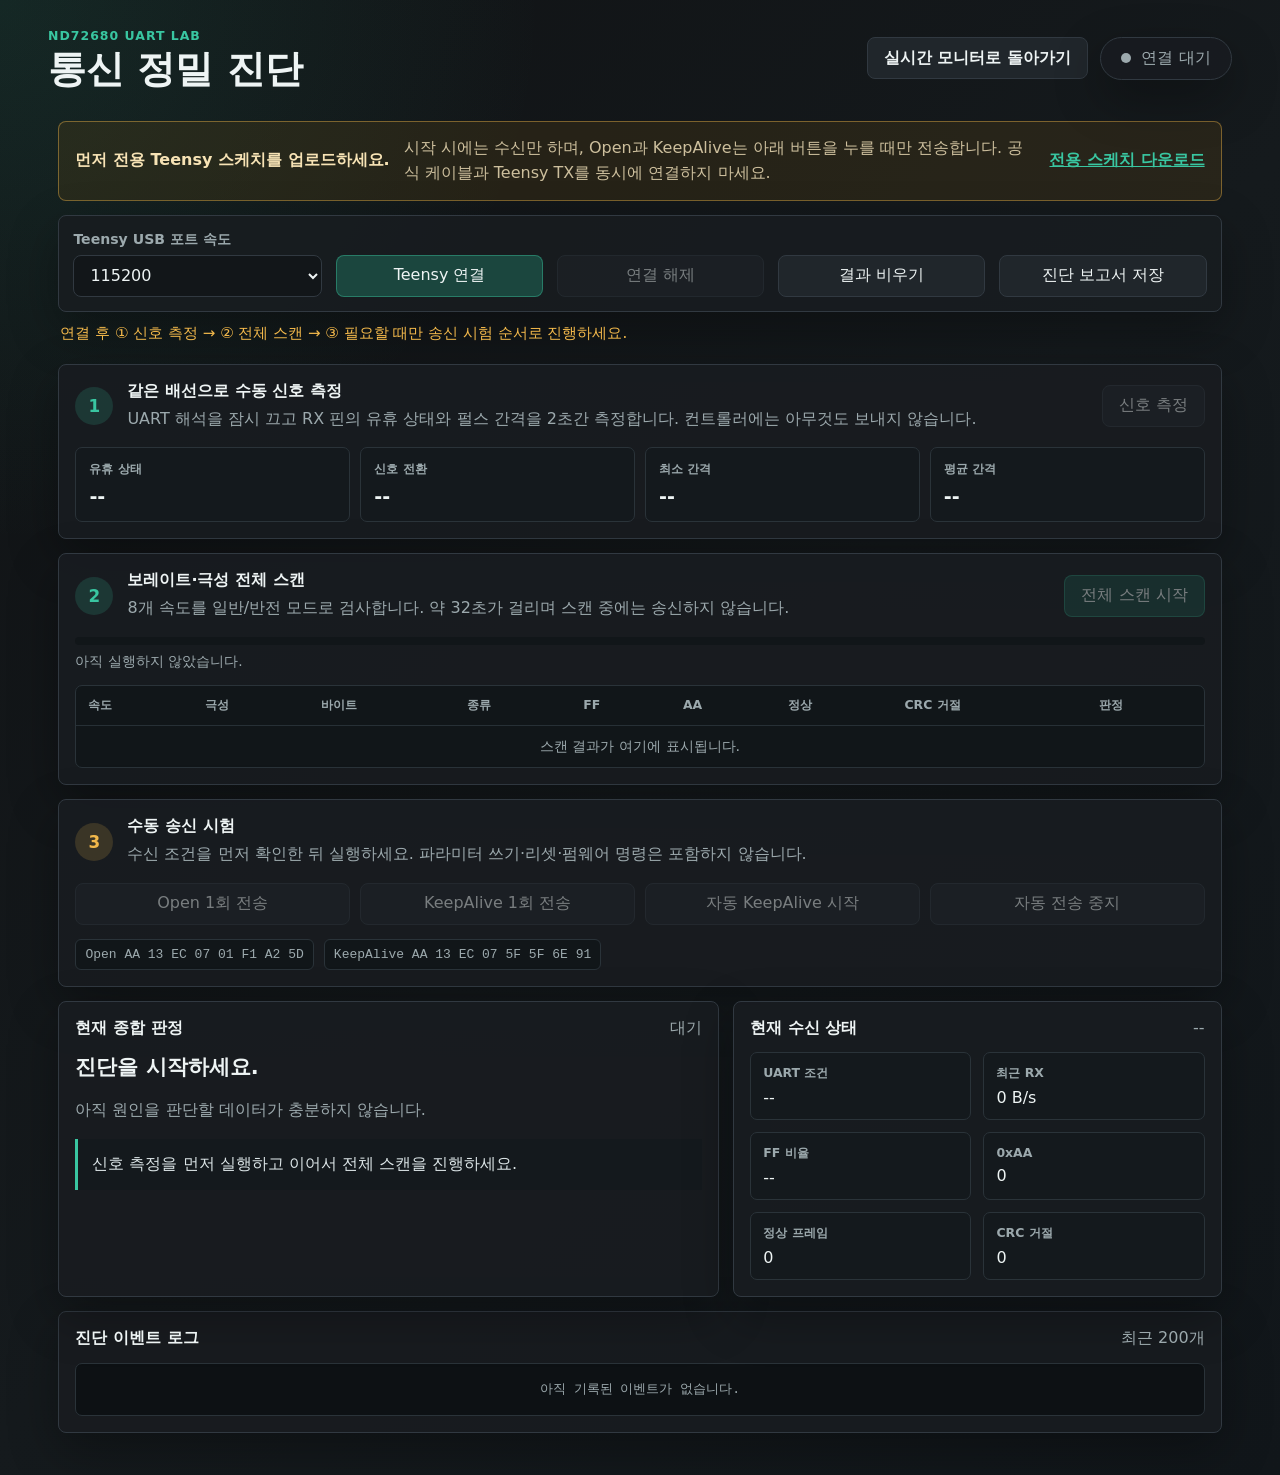
==== uart-diagnostic.html @ d672b84a "통신 정밀 진단 기능 추가" ====
<!doctype html>
<html lang="ko">
  <head>
    <meta charset="utf-8" />
    <meta name="viewport" content="width=device-width, initial-scale=1" />
    <title>FarDriver UART 정밀 진단</title>
    <link rel="stylesheet" href="styles.css" />
    <link rel="stylesheet" href="uart-diagnostic.css" />
    <script src="uart-diagnostic-logic.js" defer></script>
    <script src="uart-diagnostic.js" defer></script>
  </head>
  <body>
    <header class="topbar">
      <div>
        <p class="eyebrow">ND72680 UART LAB</p>
        <h1>통신 정밀 진단</h1>
      </div>
      <div class="header-actions">
        <a class="page-link secondary-link" href="index.html">실시간 모니터로 돌아가기</a>
        <div class="status-pill" id="connectionStatus">
          <span class="status-dot idle"></span>
          <span>연결 대기</span>
        </div>
      </div>
    </header>

    <main class="shell diagnostic-shell">
      <section class="lab-warning" aria-label="안전 안내">
        <strong>먼저 전용 Teensy 스케치를 업로드하세요.</strong>
        <span>시작 시에는 수신만 하며, Open과 KeepAlive는 아래 버튼을 누를 때만 전송합니다. 공식 케이블과 Teensy TX를 동시에 연결하지 마세요.</span>
        <a href="teensy_fardriver_uart_diagnostic/teensy_fardriver_uart_diagnostic.ino" download>전용 스케치 다운로드</a>
      </section>

      <section class="control-panel lab-controls" aria-label="진단 장치 연결">
        <div class="control-group">
          <label for="usbBaud">Teensy USB 포트 속도</label>
          <select id="usbBaud">
            <option value="115200" selected>115200</option>
          </select>
        </div>
        <button class="primary" id="connectBtn" type="button">Teensy 연결</button>
        <button id="disconnectBtn" type="button" disabled>연결 해제</button>
        <button id="clearBtn" type="button">결과 비우기</button>
        <button id="exportBtn" type="button">진단 보고서 저장</button>
      </section>

      <p class="notice" id="supportNotice">연결 후 ① 신호 측정 → ② 전체 스캔 → ③ 필요할 때만 송신 시험 순서로 진행하세요.</p>

      <section class="panel step-panel" aria-labelledby="passiveTitle">
        <div class="step-heading">
          <span class="step-number">1</span>
          <div>
            <h2 id="passiveTitle">같은 배선으로 수동 신호 측정</h2>
            <p>UART 해석을 잠시 끄고 RX 핀의 유휴 상태와 펄스 간격을 2초간 측정합니다. 컨트롤러에는 아무것도 보내지 않습니다.</p>
          </div>
          <button id="signalBtn" type="button" disabled>신호 측정</button>
        </div>
        <div class="reading-grid">
          <div><span>유휴 상태</span><strong id="idleLevel">--</strong></div>
          <div><span>신호 전환</span><strong id="edgeCount">--</strong></div>
          <div><span>최소 간격</span><strong id="minPulse">--</strong></div>
          <div><span>평균 간격</span><strong id="avgPulse">--</strong></div>
        </div>
      </section>

      <section class="panel step-panel" aria-labelledby="scanTitle">
        <div class="step-heading">
          <span class="step-number">2</span>
          <div>
            <h2 id="scanTitle">보레이트·극성 전체 스캔</h2>
            <p>8개 속도를 일반/반전 모드로 검사합니다. 약 32초가 걸리며 스캔 중에는 송신하지 않습니다.</p>
          </div>
          <button class="primary" id="scanBtn" type="button" disabled>전체 스캔 시작</button>
        </div>
        <div class="scan-progress" aria-live="polite">
          <div><span id="scanProgressBar"></span></div>
          <p id="scanProgressText">아직 실행하지 않았습니다.</p>
        </div>
        <div class="table-wrap">
          <table class="scan-table">
            <thead>
              <tr>
                <th>속도</th>
                <th>극성</th>
                <th>바이트</th>
                <th>종류</th>
                <th>FF</th>
                <th>AA</th>
                <th>정상</th>
                <th>CRC 거절</th>
                <th>판정</th>
              </tr>
            </thead>
            <tbody id="scanTableBody">
              <tr><td colspan="9" class="empty">스캔 결과가 여기에 표시됩니다.</td></tr>
            </tbody>
          </table>
        </div>
      </section>

      <section class="panel step-panel" aria-labelledby="activeTitle">
        <div class="step-heading active-heading">
          <span class="step-number caution">3</span>
          <div>
            <h2 id="activeTitle">수동 송신 시험</h2>
            <p>수신 조건을 먼저 확인한 뒤 실행하세요. 파라미터 쓰기·리셋·펌웨어 명령은 포함하지 않습니다.</p>
          </div>
        </div>
        <div class="active-controls">
          <button id="openBtn" type="button" disabled>Open 1회 전송</button>
          <button id="keepAliveBtn" type="button" disabled>KeepAlive 1회 전송</button>
          <button id="autoKeepAliveBtn" type="button" disabled>자동 KeepAlive 시작</button>
          <button id="stopKeepAliveBtn" type="button" disabled>자동 전송 중지</button>
        </div>
        <p class="packet-note"><code>Open AA 13 EC 07 01 F1 A2 5D</code><code>KeepAlive AA 13 EC 07 5F 5F 6E 91</code></p>
      </section>

      <section class="diagnosis-layout">
        <article class="panel result-panel">
          <div class="section-title">
            <h2>현재 종합 판정</h2>
            <span id="resultLevel">대기</span>
          </div>
          <strong id="resultTitle">진단을 시작하세요.</strong>
          <p id="resultDetail">먼저 Teensy를 연결하고 수동 신호 측정을 실행하세요.</p>
          <div class="recommendation" id="recommendation">다음 조치가 여기에 표시됩니다.</div>
        </article>

        <article class="panel">
          <div class="section-title">
            <h2>현재 수신 상태</h2>
            <span id="currentMode">--</span>
          </div>
          <dl class="stats live-stats">
            <div><dt>UART 조건</dt><dd id="currentUart">--</dd></div>
            <div><dt>최근 RX</dt><dd id="rxRecent">0 B/s</dd></div>
            <div><dt>FF 비율</dt><dd id="ffRatio">--</dd></div>
            <div><dt>0xAA</dt><dd id="aaCount">0</dd></div>
            <div><dt>정상 프레임</dt><dd id="validFrames">0</dd></div>
            <div><dt>CRC 거절</dt><dd id="crcRejects">0</dd></div>
          </dl>
        </article>
      </section>

      <section class="panel raw-panel">
        <div class="section-title">
          <h2>진단 이벤트 로그</h2>
          <span>최근 200개</span>
        </div>
        <div class="event-log" id="eventLog" role="log" aria-live="polite">
          <p class="empty">아직 기록된 이벤트가 없습니다.</p>
        </div>
      </section>
    </main>
  </body>
</html>
---- styles.css ----
:root {
  color-scheme: dark;
  --bg: #101214;
  --panel: #181c20;
  --panel-2: #20262b;
  --line: #313941;
  --text: #eef4f4;
  --muted: #9ca9ad;
  --accent: #39c6a1;
  --accent-2: #f2b84b;
  --danger: #ff6b6b;
  --ok: #39c6a1;
  --shadow: 0 18px 50px rgba(0, 0, 0, 0.32);
  font-family:
    Inter, ui-sans-serif, system-ui, -apple-system, BlinkMacSystemFont, "Segoe UI",
    sans-serif;
}

* {
  box-sizing: border-box;
}

body {
  margin: 0;
  min-height: 100vh;
  background:
    radial-gradient(circle at top left, rgba(57, 198, 161, 0.12), transparent 34rem),
    linear-gradient(135deg, #101214 0%, #151a1d 52%, #11161a 100%);
  color: var(--text);
}

button,
select,
.page-link {
  font: inherit;
}

.header-actions {
  display: flex;
  align-items: center;
  gap: 12px;
}

.page-link {
  display: inline-flex;
  min-height: 42px;
  align-items: center;
  justify-content: center;
  border: 1px solid rgba(57, 198, 161, 0.42);
  border-radius: 8px;
  background: #1b463e;
  color: var(--text);
  padding: 0 16px;
  font-weight: 800;
  text-decoration: none;
  transition: transform 140ms ease, border-color 140ms ease, background 140ms ease;
}

.page-link:hover {
  transform: translateY(-1px);
  border-color: var(--accent);
  background: #205248;
}

button {
  min-height: 42px;
  border: 1px solid var(--line);
  border-radius: 8px;
  background: #20262b;
  color: var(--text);
  padding: 0 16px;
  cursor: pointer;
  transition:
    transform 140ms ease,
    border-color 140ms ease,
    background 140ms ease;
}

button:hover:not(:disabled) {
  transform: translateY(-1px);
  border-color: #4a5962;
  background: #262e35;
}

button:disabled {
  cursor: not-allowed;
  opacity: 0.45;
}

button.primary {
  border-color: rgba(57, 198, 161, 0.42);
  background: #1b463e;
}

select {
  min-height: 42px;
  border: 1px solid var(--line);
  border-radius: 8px;
  background: #121619;
  color: var(--text);
  padding: 0 36px 0 12px;
}

.topbar {
  display: flex;
  align-items: center;
  justify-content: space-between;
  gap: 24px;
  padding: 28px clamp(18px, 4vw, 48px) 14px;
}

.eyebrow {
  margin: 0 0 6px;
  color: var(--accent);
  font-size: 0.78rem;
  font-weight: 800;
  letter-spacing: 0.08em;
  text-transform: uppercase;
}

h1,
h2 {
  margin: 0;
  letter-spacing: 0;
}

h1 {
  font-size: clamp(1.7rem, 3vw, 2.75rem);
  line-height: 1.04;
}

h2 {
  font-size: 1rem;
  line-height: 1.25;
}

.status-pill {
  display: inline-flex;
  align-items: center;
  gap: 10px;
  min-width: 132px;
  justify-content: center;
  border: 1px solid var(--line);
  border-radius: 999px;
  background: rgba(24, 28, 32, 0.82);
  padding: 10px 14px;
  color: var(--muted);
  box-shadow: var(--shadow);
}

.status-dot {
  width: 10px;
  height: 10px;
  border-radius: 999px;
  background: var(--muted);
}

.status-dot.live {
  background: var(--ok);
  box-shadow: 0 0 0 6px rgba(57, 198, 161, 0.12);
}

.status-dot.error {
  background: var(--danger);
  box-shadow: 0 0 0 6px rgba(255, 107, 107, 0.12);
}

.shell {
  width: min(1440px, 100%);
  margin: 0 auto;
  padding: 18px clamp(14px, 3vw, 48px) 42px;
}

.control-panel,
.metric-grid,
.inspector,
.data-area {
  display: grid;
  gap: 14px;
}

.control-panel {
  grid-template-columns: repeat(4, minmax(0, 1fr));
  align-items: end;
  border: 1px solid var(--line);
  border-radius: 8px;
  background: rgba(24, 28, 32, 0.9);
  padding: 14px;
  box-shadow: var(--shadow);
}

.control-group {
  display: grid;
  gap: 6px;
}

.control-group label {
  color: var(--muted);
  font-size: 0.88rem;
  font-weight: 700;
}

.export-group {
  display: flex;
  gap: 10px;
  justify-content: flex-end;
}

.notice {
  min-height: 24px;
  margin: 12px 2px 16px;
  color: var(--accent-2);
  font-size: 0.94rem;
}

.diagnostic-panel { margin-bottom: 18px; }
.diagnostic-grid { display: grid; grid-template-columns: repeat(3, minmax(0, 1fr)); gap: 12px; }
.diagnostic-card { padding: 16px; border: 1px solid var(--line); border-radius: 8px; background: #14191d; }
.diagnostic-card > span { color: var(--muted); font-size: .82rem; }
.diagnostic-card strong { display: block; margin: 10px 0; font-size: 1.15rem; }
.diagnostic-card p { margin: 0; color: var(--muted); line-height: 1.6; }
.diagnostic-card[data-level="ok"] { border-color: #287c68; }
.diagnostic-card[data-level="ok"] strong { color: var(--ok); }
.diagnostic-card[data-level="warn"] strong { color: var(--accent-2); }
.diagnostic-card[data-level="error"] strong { color: var(--danger); }
.next-check { background: #20262b; padding: 14px; border-radius: 6px; line-height: 1.7; }
.diagnostic-note, .setup-guide { color: var(--muted); font-size: .9rem; line-height: 1.7; }
.diagnostic-actions { display: flex; align-items: center; gap: 18px; flex-wrap: wrap; }
.diagnostic-actions a { color: var(--accent); }
.setup-guide { margin-top: 16px; border-top: 1px solid var(--line); padding-top: 12px; }
.setup-guide summary { cursor: pointer; color: var(--text); }
.setup-guide li { margin-bottom: 8px; }

.metric-grid {
  grid-template-columns: repeat(5, minmax(150px, 1fr));
  margin-bottom: 14px;
}

.metric,
.panel,
.graph-panel {
  border: 1px solid var(--line);
  border-radius: 8px;
  background: rgba(24, 28, 32, 0.92);
  box-shadow: var(--shadow);
}

.metric {
  display: grid;
  gap: 8px;
  min-height: 130px;
  padding: 18px;
}

.metric span,
.metric small,
.section-title span,
.stats dt {
  color: var(--muted);
}

.metric span {
  font-size: 0.9rem;
  font-weight: 800;
}

.metric strong {
  font-size: clamp(1.7rem, 3vw, 2.55rem);
  line-height: 1;
  white-space: nowrap;
}

.metric small {
  font-size: 0.8rem;
}

.inspector {
  grid-template-columns: repeat(2, minmax(0, 1fr));
  margin-bottom: 14px;
}

.graph-panel {
  min-width: 0;
  padding: 16px;
}

.section-title {
  display: flex;
  align-items: center;
  justify-content: space-between;
  gap: 14px;
  margin-bottom: 14px;
}

canvas {
  display: block;
  width: 100%;
  height: 260px;
  border-radius: 6px;
  background: #111619;
}

.data-area {
  grid-template-columns: 0.9fr 1.1fr;
  margin-bottom: 14px;
}

.panel {
  min-width: 0;
  padding: 16px;
}

.stats {
  display: grid;
  grid-template-columns: repeat(3, minmax(0, 1fr));
  gap: 12px;
  margin: 0;
}

.stats div {
  border: 1px solid #2a3339;
  border-radius: 7px;
  background: #14191d;
  padding: 12px;
}

.stats dt {
  margin-bottom: 6px;
  font-size: 0.78rem;
  font-weight: 800;
}

.stats dd {
  margin: 0;
  font-size: 1rem;
  overflow-wrap: anywhere;
}

.table-wrap {
  overflow: auto;
  border: 1px solid #2a3339;
  border-radius: 7px;
  background: #111619;
}

table {
  width: 100%;
  min-width: 760px;
  border-collapse: collapse;
}

.compact table {
  min-width: 620px;
}

th,
td {
  border-bottom: 1px solid #273036;
  padding: 11px 12px;
  text-align: left;
  vertical-align: top;
  font-size: 0.9rem;
}

th {
  color: var(--muted);
  font-size: 0.78rem;
  font-weight: 900;
  text-transform: uppercase;
}

td {
  color: #dce5e7;
}

td.hex {
  font-family: "Cascadia Mono", "SFMono-Regular", Consolas, monospace;
  font-size: 0.84rem;
  line-height: 1.45;
  overflow-wrap: anywhere;
}

tr:last-child td {
  border-bottom: 0;
}

.empty {
  color: var(--muted);
  text-align: center;
}

@media (max-width: 1120px) {
  .control-panel {
    grid-template-columns: repeat(3, minmax(0, 1fr));
  }

  .export-group {
    grid-column: 1 / -1;
    justify-content: stretch;
  }

  .export-group button {
    flex: 1;
  }

  .metric-grid {
    grid-template-columns: repeat(3, minmax(0, 1fr));
  }

  .inspector,
  .data-area {
    grid-template-columns: 1fr;
  }
}

@media (max-width: 680px) {
  .topbar {
    align-items: flex-start;
    flex-direction: column;
  }

  .header-actions {
    width: 100%;
    align-items: stretch;
    flex-direction: column;
  }

  .status-pill {
    width: 100%;
  }

  .control-panel,
  .diagnostic-grid,
  .metric-grid,
  .stats {
    grid-template-columns: 1fr;
  }

  .export-group {
    flex-direction: column;
  }

  .metric {
    min-height: 112px;
  }

  canvas {
    height: 220px;
  }
}
---- uart-diagnostic.css ----
.diagnostic-shell {
  max-width: 1240px;
}

.secondary-link {
  border-color: var(--line);
  background: #20262b;
}

.lab-warning {
  display: grid;
  grid-template-columns: auto 1fr auto;
  align-items: center;
  gap: 14px;
  margin-bottom: 14px;
  border: 1px solid rgba(242, 184, 75, 0.42);
  border-radius: 8px;
  background: rgba(83, 63, 24, 0.32);
  padding: 14px 16px;
  color: #f7e3b5;
}

.lab-warning span {
  color: #cdbf9d;
  line-height: 1.55;
}

.lab-warning a {
  color: var(--accent);
  font-weight: 800;
}

.lab-controls {
  grid-template-columns: 1.2fr repeat(4, minmax(130px, 1fr));
}

.step-panel {
  margin-bottom: 14px;
}

.step-heading {
  display: grid;
  grid-template-columns: auto 1fr auto;
  align-items: center;
  gap: 14px;
  margin-bottom: 16px;
}

.step-heading p {
  margin: 6px 0 0;
  color: var(--muted);
  line-height: 1.55;
}

.step-number {
  display: grid;
  width: 38px;
  height: 38px;
  place-items: center;
  border-radius: 999px;
  background: rgba(57, 198, 161, 0.16);
  color: var(--accent);
  font-size: 1.05rem;
  font-weight: 900;
}

.step-number.caution {
  background: rgba(242, 184, 75, 0.16);
  color: var(--accent-2);
}

.reading-grid {
  display: grid;
  grid-template-columns: repeat(4, minmax(0, 1fr));
  gap: 10px;
}

.reading-grid div {
  display: grid;
  gap: 7px;
  border: 1px solid #2a3339;
  border-radius: 7px;
  background: #14191d;
  padding: 13px;
}

.reading-grid span {
  color: var(--muted);
  font-size: 0.78rem;
  font-weight: 800;
}

.reading-grid strong {
  font-size: 1.2rem;
}

.scan-progress {
  margin-bottom: 14px;
}

.scan-progress > div {
  height: 8px;
  overflow: hidden;
  border-radius: 999px;
  background: #111619;
}

.scan-progress span {
  display: block;
  width: 0;
  height: 100%;
  border-radius: inherit;
  background: var(--accent);
  transition: width 180ms ease;
}

.scan-progress p {
  margin: 8px 0 0;
  color: var(--muted);
  font-size: 0.86rem;
}

.scan-table {
  min-width: 900px;
}

.scan-table tr.best td {
  background: rgba(57, 198, 161, 0.08);
  color: #dffaf3;
}

.scan-table tr.suspect td {
  background: rgba(242, 184, 75, 0.06);
}

.active-heading {
  grid-template-columns: auto 1fr;
}

.active-controls {
  display: grid;
  grid-template-columns: repeat(4, minmax(0, 1fr));
  gap: 10px;
}

.packet-note {
  display: flex;
  gap: 10px;
  flex-wrap: wrap;
  margin: 14px 0 0;
  color: var(--muted);
}

.packet-note code {
  border: 1px solid #2a3339;
  border-radius: 6px;
  background: #111619;
  padding: 7px 9px;
}

.diagnosis-layout {
  display: grid;
  grid-template-columns: 1.15fr 0.85fr;
  gap: 14px;
  margin-bottom: 14px;
}

.result-panel > strong {
  display: block;
  margin-bottom: 8px;
  font-size: 1.3rem;
}

.result-panel > p {
  color: var(--muted);
  line-height: 1.65;
}

.result-panel[data-level="ok"] {
  border-color: #287c68;
}

.result-panel[data-level="warn"] {
  border-color: #84672f;
}

.result-panel[data-level="error"] {
  border-color: #8a3b3b;
}

.recommendation {
  border-left: 3px solid var(--accent);
  background: #14191d;
  padding: 12px 14px;
  color: #dce5e7;
  line-height: 1.65;
}

.live-stats {
  grid-template-columns: repeat(2, minmax(0, 1fr));
}

.event-log {
  max-height: 420px;
  overflow: auto;
  border: 1px solid #2a3339;
  border-radius: 7px;
  background: #0d1114;
  padding: 8px 12px;
}

.event-log p {
  margin: 0;
  border-bottom: 1px solid #20282e;
  padding: 8px 2px;
  font-family: "Cascadia Mono", "SFMono-Regular", Consolas, monospace;
  font-size: 0.82rem;
  line-height: 1.45;
  overflow-wrap: anywhere;
}

.event-log p:last-child {
  border-bottom: 0;
}

.event-log time {
  color: var(--muted);
}

.event-log .event-warn {
  color: var(--accent-2);
}

.event-log .event-ok {
  color: var(--accent);
}

.event-log .event-error {
  color: var(--danger);
}

@media (max-width: 960px) {
  .lab-controls,
  .active-controls,
  .reading-grid {
    grid-template-columns: repeat(2, minmax(0, 1fr));
  }

  .diagnosis-layout {
    grid-template-columns: 1fr;
  }

  .lab-warning {
    grid-template-columns: 1fr;
  }
}

@media (max-width: 680px) {
  .lab-controls,
  .active-controls,
  .reading-grid,
  .live-stats,
  .step-heading {
    grid-template-columns: 1fr;
  }

  .step-number {
    width: 32px;
    height: 32px;
  }
}
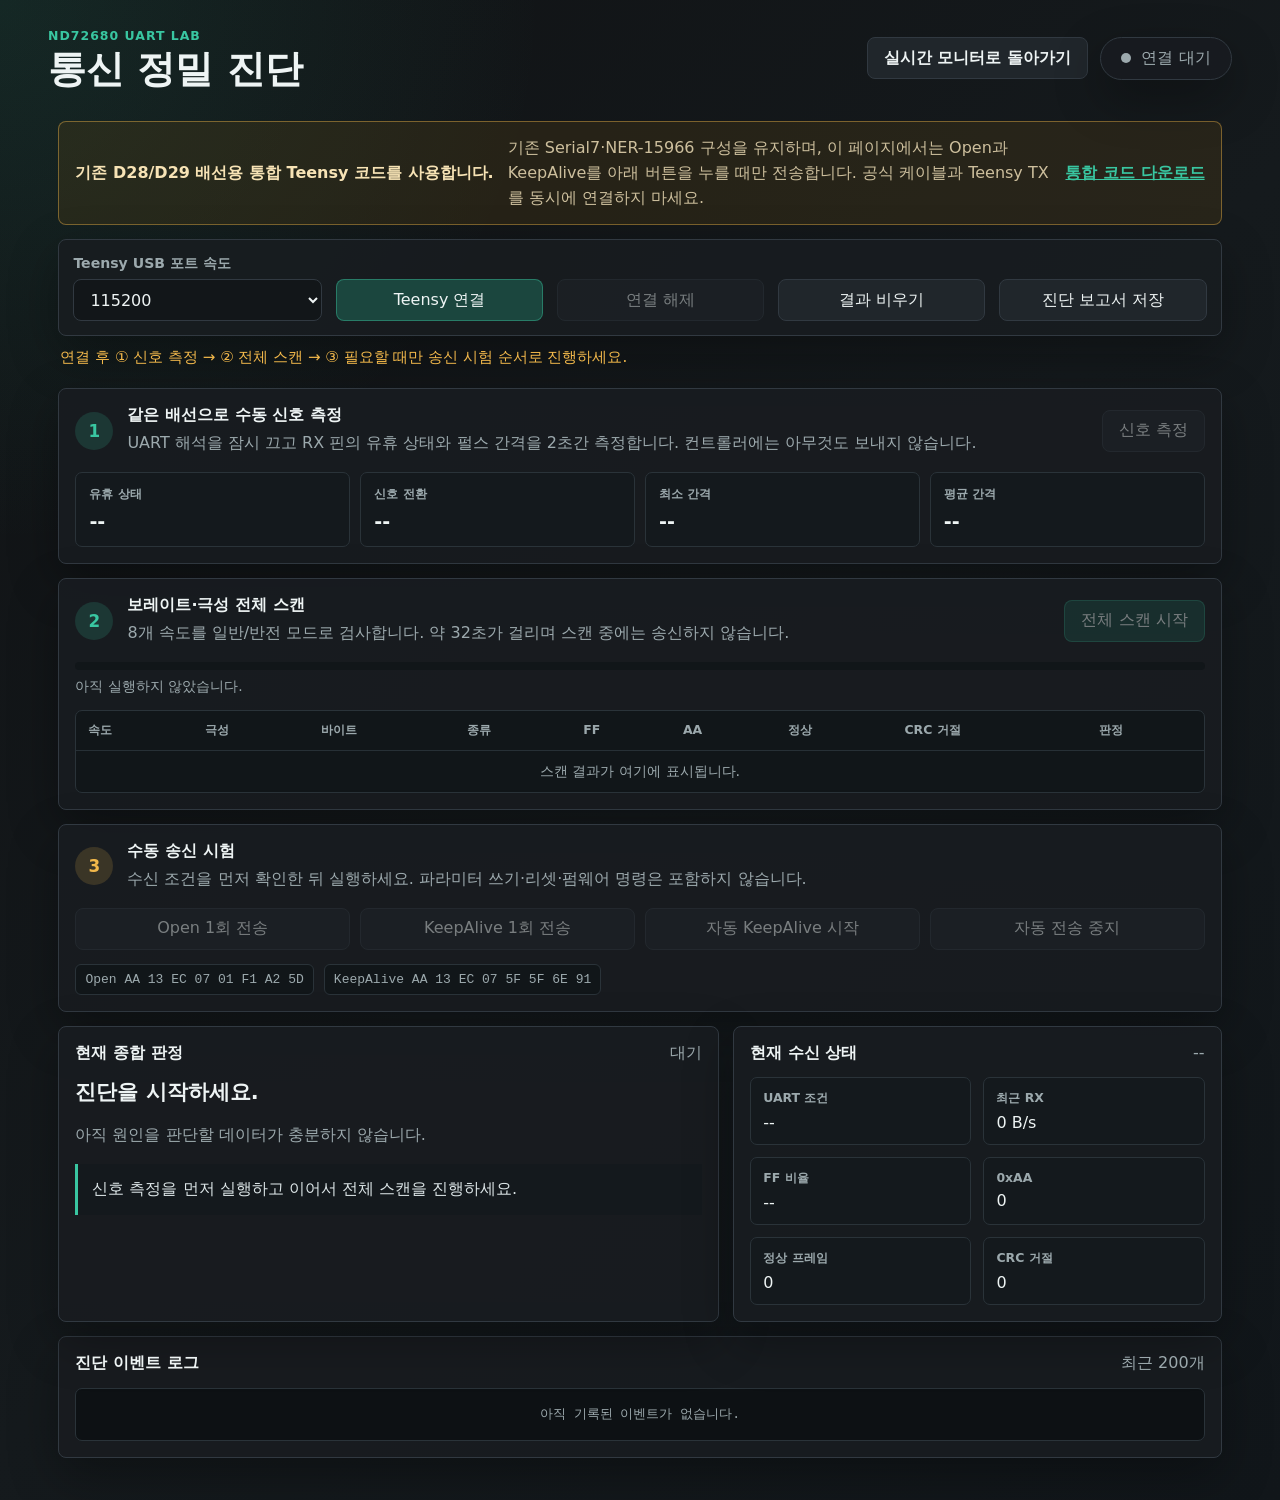
==== commit b1b7aad8: "아두이노 진단 코드 수정" ====
--- a/uart-diagnostic.html
+++ b/uart-diagnostic.html
@@ -26,9 +26,9 @@
 
     <main class="shell diagnostic-shell">
       <section class="lab-warning" aria-label="안전 안내">
-        <strong>먼저 전용 Teensy 스케치를 업로드하세요.</strong>
-        <span>시작 시에는 수신만 하며, Open과 KeepAlive는 아래 버튼을 누를 때만 전송합니다. 공식 케이블과 Teensy TX를 동시에 연결하지 마세요.</span>
-        <a href="teensy_fardriver_uart_diagnostic/teensy_fardriver_uart_diagnostic.ino" download>전용 스케치 다운로드</a>
+        <strong>기존 D28/D29 배선용 통합 Teensy 코드를 사용합니다.</strong>
+        <span>기존 Serial7·NER-15966 구성을 유지하며, 이 페이지에서는 Open과 KeepAlive를 아래 버튼을 누를 때만 전송합니다. 공식 케이블과 Teensy TX를 동시에 연결하지 마세요.</span>
+        <a href="teensy_fardriver_uart_diagnostic/teensy_fardriver_uart_diagnostic.ino" download>통합 코드 다운로드</a>
       </section>
 
       <section class="control-panel lab-controls" aria-label="진단 장치 연결">
